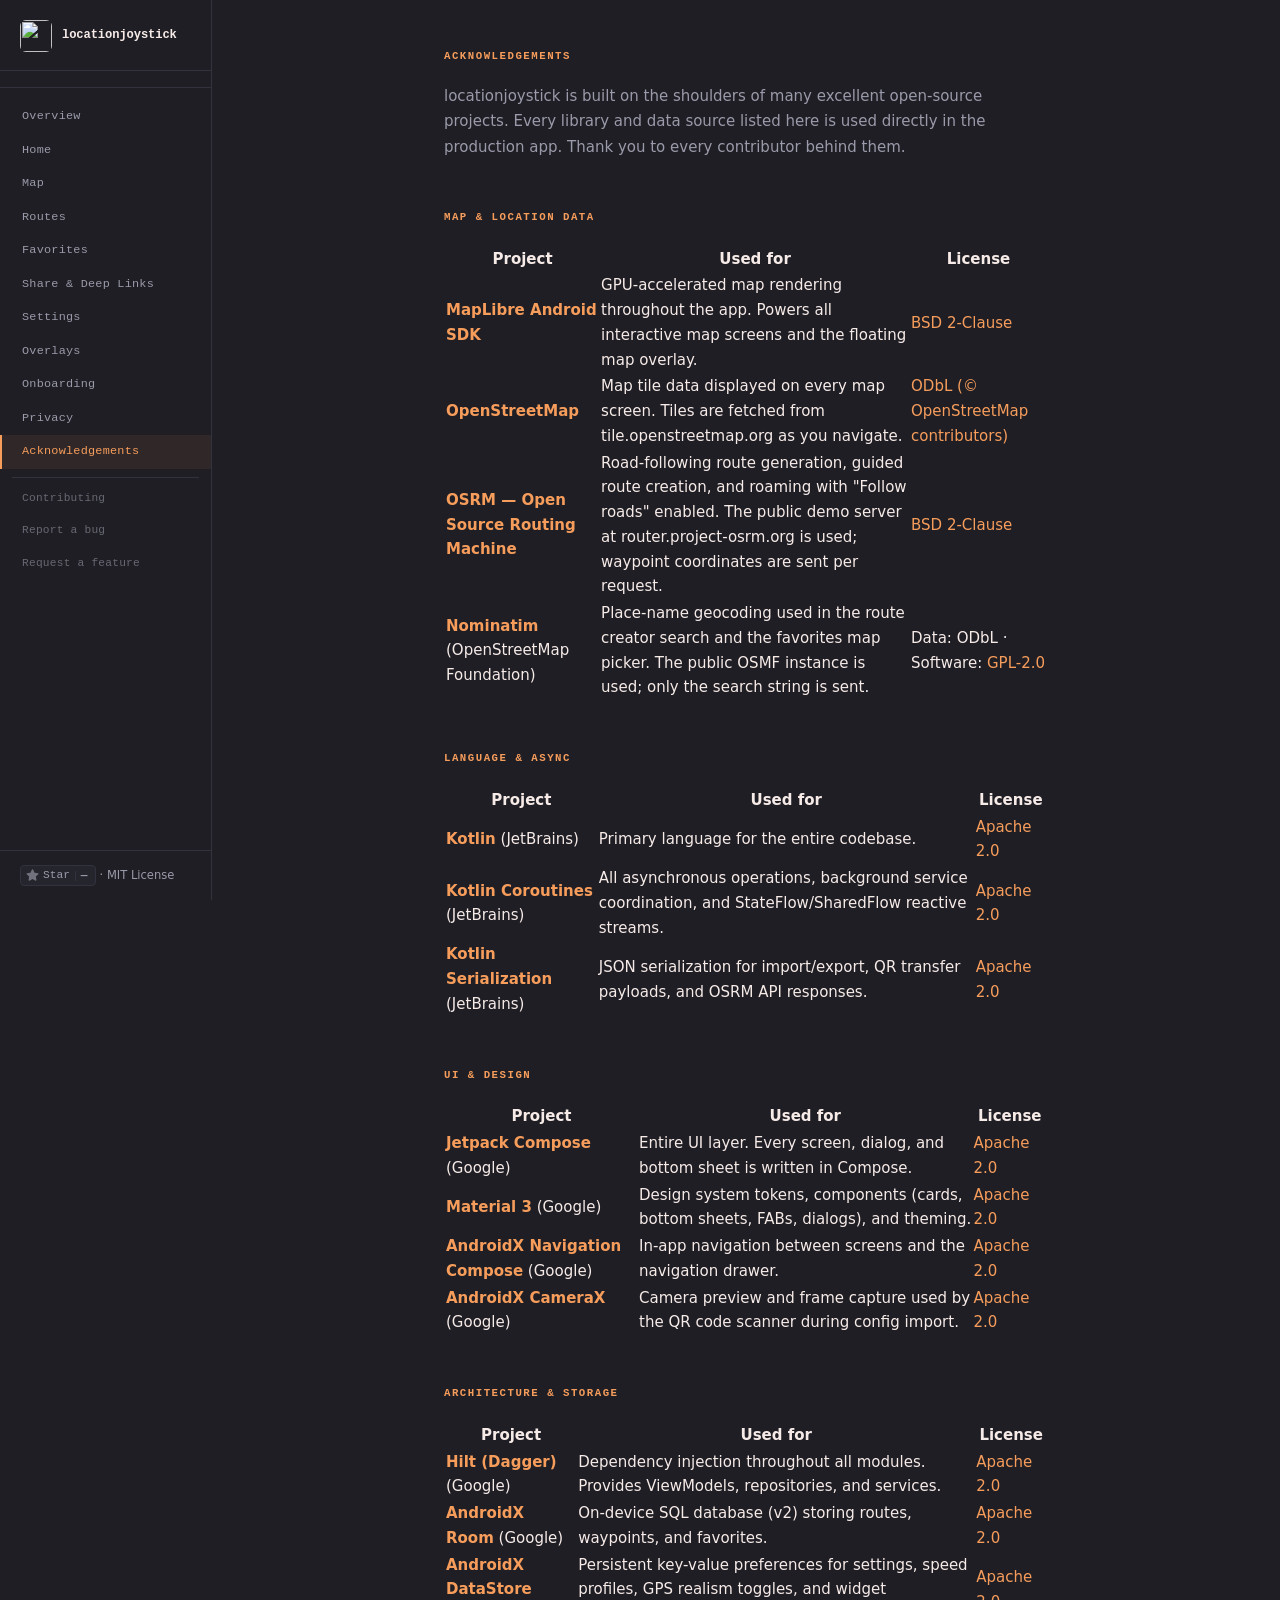
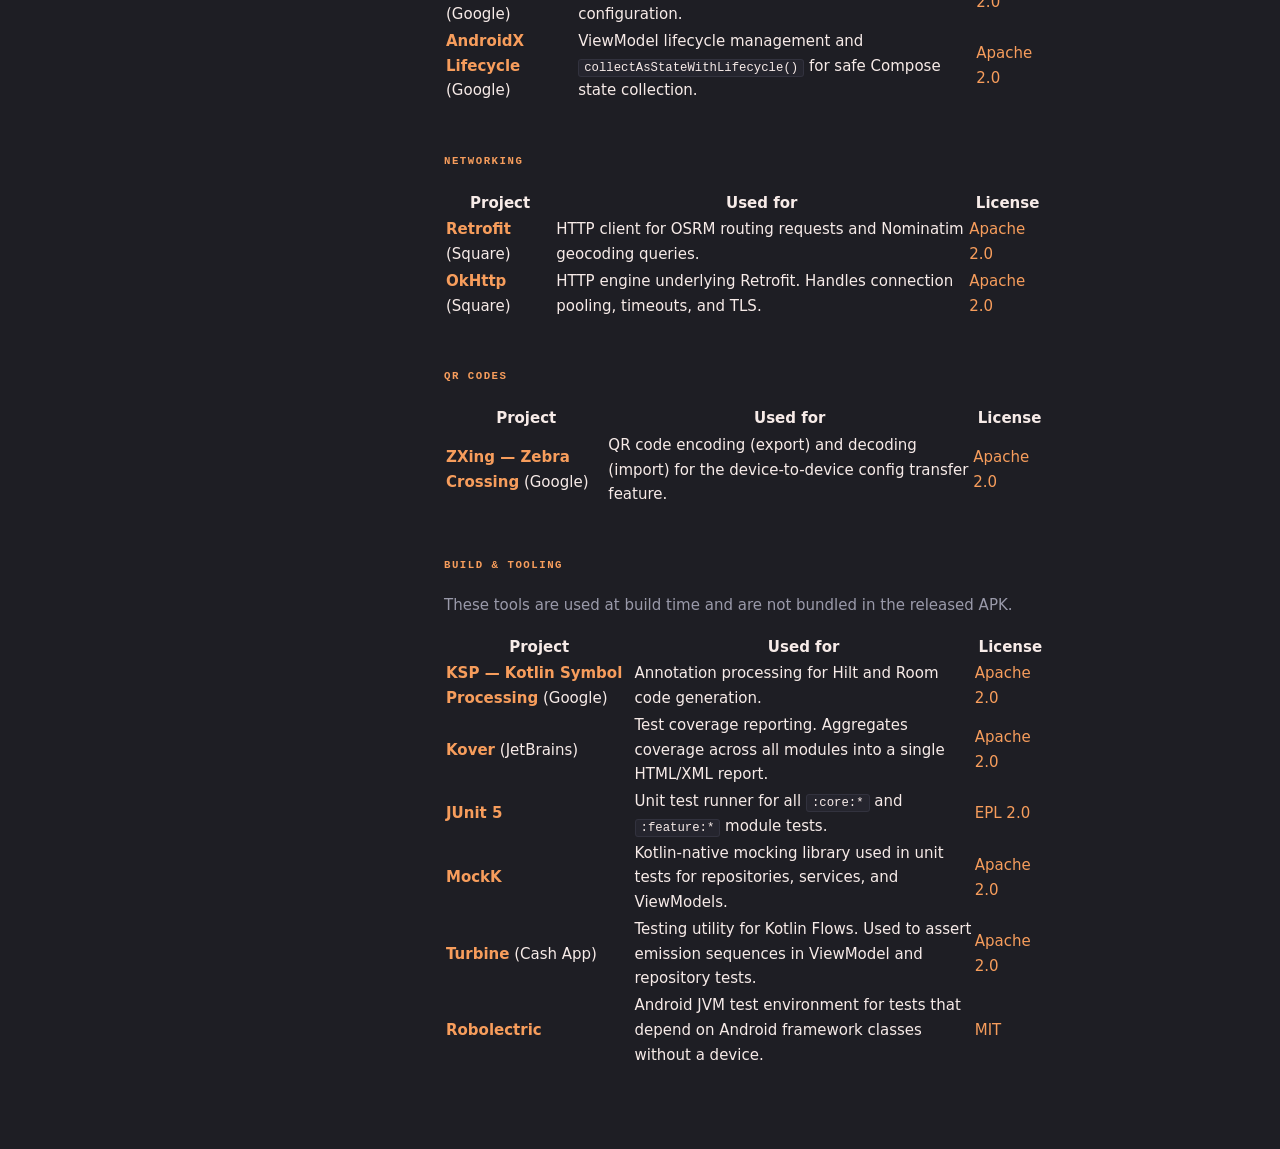
==== docs/wiki/acknowledgements.html @ 972dc370 "feat(wiki): add Algolia DocSearch v4 Integrates DocSearch into the sidebar of all 11 wiki pages. Sea" ====
<!DOCTYPE html>
<html lang="en">
<head>
  <meta charset="UTF-8">
  <meta name="viewport" content="width=device-width, initial-scale=1.0">
  <title>Acknowledgements — locationjoystick</title>
  <link rel="icon" href="icon.png" type="image/png">
  <link rel="stylesheet" href="style.css">
  <link rel="stylesheet" href="https://cdn.jsdelivr.net/npm/@docsearch/css@4">
</head>
<body>
<div class="layout">

  <aside class="sidebar">
    <a class="brand" href="index.html">
      <img src="icon.png" alt="" width="32" height="32">
      <span class="brand-name">locationjoystick</span>
    </a>
    <div id="docsearch"></div>
    <button class="nav-toggle-btn" aria-label="Toggle navigation" onclick="this.closest('.sidebar').querySelector('nav').classList.toggle('open')">
      <svg width="16" height="16" viewBox="0 0 16 16" fill="none"><path d="M2 4h12M2 8h12M2 12h12" stroke="currentColor" stroke-width="1.5" stroke-linecap="round"/></svg>
    </button>
    <nav>
      <a href="index.html">Overview</a>
      <a href="home.html">Home</a>
      <a href="map.html">Map</a>
      <a href="routes.html">Routes</a>
      <a href="favorites.html">Favorites</a>
      <a href="share.html">Share &amp; Deep Links</a>
      <a href="settings.html">Settings</a>
      <a href="overlays.html">Overlays</a>
      <a href="onboarding.html">Onboarding</a>
      <a href="privacy.html">Privacy</a>
      <a href="acknowledgements.html" class="active">Acknowledgements</a>
      <span class="nav-sep"></span>
      <a class="nav-ext" href="https://github.com/shortcuts/locationjoystick/blob/main/CONTRIBUTING.md" target="_blank" rel="noopener">Contributing</a>
      <a class="nav-ext" href="https://github.com/shortcuts/locationjoystick/issues/new?labels=bug" target="_blank" rel="noopener">Report a bug</a>
      <a class="nav-ext" href="https://github.com/shortcuts/locationjoystick/issues/new?labels=enhancement" target="_blank" rel="noopener">Request a feature</a>
    </nav>
    <div class="sidebar-foot">
      <a class="gh-star" href="https://github.com/shortcuts/locationjoystick" target="_blank" rel="noopener">
        <svg width="13" height="13" viewBox="0 0 16 16" fill="currentColor" aria-hidden="true"><path d="M8 .25a.75.75 0 0 1 .673.418l1.882 3.815 4.21.612a.75.75 0 0 1 .416 1.279l-3.046 2.97.719 4.192a.751.751 0 0 1-1.088.791L8 12.347l-3.766 1.98a.75.75 0 0 1-1.088-.79l.72-4.194L.872 6.374a.75.75 0 0 1 .416-1.28l4.21-.611L7.327.668A.75.75 0 0 1 8 .25Z"/></svg>
        Star
        <span class="gh-star-sep"></span>
        <span class="gh-star-count">—</span>
      </a><span class="sidebar-foot-lic">· MIT License</span>
    </div>
  </aside>

  <main>
    <h2>Acknowledgements</h2>
    <p>
      locationjoystick is built on the shoulders of many excellent open-source projects.
      Every library and data source listed here is used directly in the production app.
      Thank you to every contributor behind them.
    </p>

    <h2>Map &amp; location data</h2>
    <table class="option-table">
      <thead><tr><th>Project</th><th>Used for</th><th>License</th></tr></thead>
      <tbody>
        <tr>
          <td><strong><a href="https://maplibre.org/maplibre-gl-js/docs/" target="_blank" rel="noopener">MapLibre Android SDK</a></strong></td>
          <td>GPU-accelerated map rendering throughout the app. Powers all interactive map screens and the floating map overlay.</td>
          <td><a href="https://github.com/maplibre/maplibre-native/blob/main/LICENSE.md" target="_blank" rel="noopener">BSD 2-Clause</a></td>
        </tr>
        <tr>
          <td><strong><a href="https://www.openstreetmap.org" target="_blank" rel="noopener">OpenStreetMap</a></strong></td>
          <td>Map tile data displayed on every map screen. Tiles are fetched from tile.openstreetmap.org as you navigate.</td>
          <td><a href="https://opendatacommons.org/licenses/odbl/" target="_blank" rel="noopener">ODbL (© OpenStreetMap contributors)</a></td>
        </tr>
        <tr>
          <td><strong><a href="https://project-osrm.org" target="_blank" rel="noopener">OSRM — Open Source Routing Machine</a></strong></td>
          <td>Road-following route generation, guided route creation, and roaming with "Follow roads" enabled. The public demo server at router.project-osrm.org is used; waypoint coordinates are sent per request.</td>
          <td><a href="https://github.com/Project-OSRM/osrm-backend/blob/master/LICENSE" target="_blank" rel="noopener">BSD 2-Clause</a></td>
        </tr>
        <tr>
          <td><strong><a href="https://nominatim.openstreetmap.org" target="_blank" rel="noopener">Nominatim</a></strong> (OpenStreetMap Foundation)</td>
          <td>Place-name geocoding used in the route creator search and the favorites map picker. The public OSMF instance is used; only the search string is sent.</td>
          <td>Data: ODbL · Software: <a href="https://github.com/osm-search/Nominatim/blob/master/COPYING" target="_blank" rel="noopener">GPL-2.0</a></td>
        </tr>
      </tbody>
    </table>

    <h2>Language &amp; async</h2>
    <table class="option-table">
      <thead><tr><th>Project</th><th>Used for</th><th>License</th></tr></thead>
      <tbody>
        <tr>
          <td><strong><a href="https://kotlinlang.org" target="_blank" rel="noopener">Kotlin</a></strong> (JetBrains)</td>
          <td>Primary language for the entire codebase.</td>
          <td><a href="https://github.com/JetBrains/kotlin/blob/master/license/LICENSE.txt" target="_blank" rel="noopener">Apache 2.0</a></td>
        </tr>
        <tr>
          <td><strong><a href="https://github.com/Kotlin/kotlinx.coroutines" target="_blank" rel="noopener">Kotlin Coroutines</a></strong> (JetBrains)</td>
          <td>All asynchronous operations, background service coordination, and StateFlow/SharedFlow reactive streams.</td>
          <td><a href="https://github.com/Kotlin/kotlinx.coroutines/blob/master/LICENSE.txt" target="_blank" rel="noopener">Apache 2.0</a></td>
        </tr>
        <tr>
          <td><strong><a href="https://github.com/Kotlin/kotlinx.serialization" target="_blank" rel="noopener">Kotlin Serialization</a></strong> (JetBrains)</td>
          <td>JSON serialization for import/export, QR transfer payloads, and OSRM API responses.</td>
          <td><a href="https://github.com/Kotlin/kotlinx.serialization/blob/master/LICENSE.txt" target="_blank" rel="noopener">Apache 2.0</a></td>
        </tr>
      </tbody>
    </table>

    <h2>UI &amp; design</h2>
    <table class="option-table">
      <thead><tr><th>Project</th><th>Used for</th><th>License</th></tr></thead>
      <tbody>
        <tr>
          <td><strong><a href="https://developer.android.com/compose" target="_blank" rel="noopener">Jetpack Compose</a></strong> (Google)</td>
          <td>Entire UI layer. Every screen, dialog, and bottom sheet is written in Compose.</td>
          <td><a href="https://android.googlesource.com/platform/frameworks/support/+/refs/heads/androidx-main/LICENSE.txt" target="_blank" rel="noopener">Apache 2.0</a></td>
        </tr>
        <tr>
          <td><strong><a href="https://m3.material.io" target="_blank" rel="noopener">Material 3</a></strong> (Google)</td>
          <td>Design system tokens, components (cards, bottom sheets, FABs, dialogs), and theming.</td>
          <td><a href="https://github.com/material-components/material-components-android/blob/master/LICENSE" target="_blank" rel="noopener">Apache 2.0</a></td>
        </tr>
        <tr>
          <td><strong><a href="https://developer.android.com/jetpack/compose/navigation" target="_blank" rel="noopener">AndroidX Navigation Compose</a></strong> (Google)</td>
          <td>In-app navigation between screens and the navigation drawer.</td>
          <td><a href="https://android.googlesource.com/platform/frameworks/support/+/refs/heads/androidx-main/LICENSE.txt" target="_blank" rel="noopener">Apache 2.0</a></td>
        </tr>
        <tr>
          <td><strong><a href="https://developer.android.com/training/camerax" target="_blank" rel="noopener">AndroidX CameraX</a></strong> (Google)</td>
          <td>Camera preview and frame capture used by the QR code scanner during config import.</td>
          <td><a href="https://android.googlesource.com/platform/frameworks/support/+/refs/heads/androidx-main/LICENSE.txt" target="_blank" rel="noopener">Apache 2.0</a></td>
        </tr>
      </tbody>
    </table>

    <h2>Architecture &amp; storage</h2>
    <table class="option-table">
      <thead><tr><th>Project</th><th>Used for</th><th>License</th></tr></thead>
      <tbody>
        <tr>
          <td><strong><a href="https://dagger.dev/hilt/" target="_blank" rel="noopener">Hilt (Dagger)</a></strong> (Google)</td>
          <td>Dependency injection throughout all modules. Provides ViewModels, repositories, and services.</td>
          <td><a href="https://github.com/google/dagger/blob/master/LICENSE.txt" target="_blank" rel="noopener">Apache 2.0</a></td>
        </tr>
        <tr>
          <td><strong><a href="https://developer.android.com/training/data-storage/room" target="_blank" rel="noopener">AndroidX Room</a></strong> (Google)</td>
          <td>On-device SQL database (v2) storing routes, waypoints, and favorites.</td>
          <td><a href="https://android.googlesource.com/platform/frameworks/support/+/refs/heads/androidx-main/LICENSE.txt" target="_blank" rel="noopener">Apache 2.0</a></td>
        </tr>
        <tr>
          <td><strong><a href="https://developer.android.com/topic/libraries/architecture/datastore" target="_blank" rel="noopener">AndroidX DataStore</a></strong> (Google)</td>
          <td>Persistent key-value preferences for settings, speed profiles, GPS realism toggles, and widget configuration.</td>
          <td><a href="https://android.googlesource.com/platform/frameworks/support/+/refs/heads/androidx-main/LICENSE.txt" target="_blank" rel="noopener">Apache 2.0</a></td>
        </tr>
        <tr>
          <td><strong><a href="https://developer.android.com/topic/libraries/architecture/lifecycle" target="_blank" rel="noopener">AndroidX Lifecycle</a></strong> (Google)</td>
          <td>ViewModel lifecycle management and <code>collectAsStateWithLifecycle()</code> for safe Compose state collection.</td>
          <td><a href="https://android.googlesource.com/platform/frameworks/support/+/refs/heads/androidx-main/LICENSE.txt" target="_blank" rel="noopener">Apache 2.0</a></td>
        </tr>
      </tbody>
    </table>

    <h2>Networking</h2>
    <table class="option-table">
      <thead><tr><th>Project</th><th>Used for</th><th>License</th></tr></thead>
      <tbody>
        <tr>
          <td><strong><a href="https://square.github.io/retrofit/" target="_blank" rel="noopener">Retrofit</a></strong> (Square)</td>
          <td>HTTP client for OSRM routing requests and Nominatim geocoding queries.</td>
          <td><a href="https://github.com/square/retrofit/blob/trunk/LICENSE.txt" target="_blank" rel="noopener">Apache 2.0</a></td>
        </tr>
        <tr>
          <td><strong><a href="https://square.github.io/okhttp/" target="_blank" rel="noopener">OkHttp</a></strong> (Square)</td>
          <td>HTTP engine underlying Retrofit. Handles connection pooling, timeouts, and TLS.</td>
          <td><a href="https://github.com/square/okhttp/blob/master/LICENSE.txt" target="_blank" rel="noopener">Apache 2.0</a></td>
        </tr>
      </tbody>
    </table>

    <h2>QR codes</h2>
    <table class="option-table">
      <thead><tr><th>Project</th><th>Used for</th><th>License</th></tr></thead>
      <tbody>
        <tr>
          <td><strong><a href="https://github.com/zxing/zxing" target="_blank" rel="noopener">ZXing — Zebra Crossing</a></strong> (Google)</td>
          <td>QR code encoding (export) and decoding (import) for the device-to-device config transfer feature.</td>
          <td><a href="https://github.com/zxing/zxing/blob/master/LICENSE" target="_blank" rel="noopener">Apache 2.0</a></td>
        </tr>
      </tbody>
    </table>

    <h2>Build &amp; tooling</h2>
    <p>These tools are used at build time and are not bundled in the released APK.</p>
    <table class="option-table">
      <thead><tr><th>Project</th><th>Used for</th><th>License</th></tr></thead>
      <tbody>
        <tr>
          <td><strong><a href="https://github.com/google/ksp" target="_blank" rel="noopener">KSP — Kotlin Symbol Processing</a></strong> (Google)</td>
          <td>Annotation processing for Hilt and Room code generation.</td>
          <td><a href="https://github.com/google/ksp/blob/main/LICENSE" target="_blank" rel="noopener">Apache 2.0</a></td>
        </tr>
        <tr>
          <td><strong><a href="https://github.com/Kotlin/kotlinx-kover" target="_blank" rel="noopener">Kover</a></strong> (JetBrains)</td>
          <td>Test coverage reporting. Aggregates coverage across all modules into a single HTML/XML report.</td>
          <td><a href="https://github.com/Kotlin/kotlinx-kover/blob/main/LICENSE" target="_blank" rel="noopener">Apache 2.0</a></td>
        </tr>
        <tr>
          <td><strong><a href="https://junit.org/junit5/" target="_blank" rel="noopener">JUnit 5</a></strong></td>
          <td>Unit test runner for all <code>:core:*</code> and <code>:feature:*</code> module tests.</td>
          <td><a href="https://github.com/junit-team/junit5/blob/main/LICENSE.md" target="_blank" rel="noopener">EPL 2.0</a></td>
        </tr>
        <tr>
          <td><strong><a href="https://mockk.io" target="_blank" rel="noopener">MockK</a></strong></td>
          <td>Kotlin-native mocking library used in unit tests for repositories, services, and ViewModels.</td>
          <td><a href="https://github.com/mockk/mockk/blob/master/LICENSE" target="_blank" rel="noopener">Apache 2.0</a></td>
        </tr>
        <tr>
          <td><strong><a href="https://github.com/cashapp/turbine" target="_blank" rel="noopener">Turbine</a></strong> (Cash App)</td>
          <td>Testing utility for Kotlin Flows. Used to assert emission sequences in ViewModel and repository tests.</td>
          <td><a href="https://github.com/cashapp/turbine/blob/trunk/LICENSE.txt" target="_blank" rel="noopener">Apache 2.0</a></td>
        </tr>
        <tr>
          <td><strong><a href="https://robolectric.org" target="_blank" rel="noopener">Robolectric</a></strong></td>
          <td>Android JVM test environment for tests that depend on Android framework classes without a device.</td>
          <td><a href="https://github.com/robolectric/robolectric/blob/master/LICENSE" target="_blank" rel="noopener">MIT</a></td>
        </tr>
      </tbody>
    </table>

  </main>

</div>
<script>
fetch('https://api.github.com/repos/shortcuts/locationjoystick')
  .then(function(r){return r.json()})
  .then(function(d){
    var n=d.stargazers_count,t=n>=1000?(n/1000).toFixed(1)+'k':String(n);
    document.querySelectorAll('.gh-star-count').forEach(function(el){el.textContent=t});
  })
  .catch(function(){});
</script>
<script src="https://cdn.jsdelivr.net/npm/@docsearch/js@4"></script>
<script>
docsearch({
  appId: 'qpbq67wnig',
  apiKey: '2f78aa72d06b6402b38d1e345021bddc',
  indexName: 'locationjoystick',
  container: '#docsearch',
});
</script>
</body>
</html>
---- docs/wiki/style.css ----
:root {
  --bg:       #1e1e24;
  --surface:  #25252e;
  --border:   #32323e;
  --text:     #f7ebe8;
  --muted:    #9a9aaa;
  --accent:   #f79d5c;
  --accent-bg:rgba(247,157,92,0.08);
  --mono: ui-monospace,'Cascadia Code','SF Mono',Menlo,'Courier New',monospace;
  --sans: ui-sans-serif,system-ui,-apple-system,'Segoe UI',Helvetica,sans-serif;
  --nav-w: 212px;
  --r: 8px;
}

*,*::before,*::after{box-sizing:border-box;margin:0;padding:0}
html{scroll-behavior:smooth}

::selection{background:var(--accent);color:var(--bg)}

body{
  font-family:var(--sans);
  font-size:15px;
  line-height:1.65;
  color:var(--text);
  background:var(--bg);
}

/* ── Layout ── */
.layout{
  display:grid;
  grid-template-columns:var(--nav-w) 1fr;
  min-height:100vh;
}

/* ── Sidebar ── */
.sidebar{
  position:sticky;
  top:0;
  height:100vh;
  overflow-y:auto;
  border-right:1px solid var(--border);
  display:flex;
  flex-direction:column;
}

.brand{
  display:flex;
  align-items:center;
  gap:10px;
  padding:20px 20px 18px;
  border-bottom:1px solid var(--border);
  text-decoration:none;
  color:var(--text);
  flex-shrink:0;
}

.brand img{border-radius:6px;flex-shrink:0}

.brand-name{
  font-family:var(--mono);
  font-size:0.76rem;
  font-weight:600;
  color:var(--text);
  line-height:1.3;
  letter-spacing:-0.01em;
}

nav{
  flex:1;
  display:flex;
  flex-direction:column;
  padding:12px 0;
}

nav a{
  font-family:var(--mono);
  font-size:0.74rem;
  color:var(--muted);
  text-decoration:none;
  padding:7px 20px;
  border-left:2px solid transparent;
  transition:color 0.1s,background 0.1s,border-color 0.1s;
  letter-spacing:0.02em;
}

nav a:hover{color:var(--text);background:var(--accent-bg)}

nav a.active{
  color:var(--accent);
  border-left-color:var(--accent);
  background:var(--accent-bg);
  font-weight:500;
}

.sidebar-foot{
  padding:14px 20px;
  border-top:1px solid var(--border);
  font-size:0.72rem;
  color:var(--muted);
  flex-shrink:0;
}

.sidebar-foot a{color:var(--muted);text-decoration:none}
.sidebar-foot a:hover{color:var(--accent)}

/* ── Main ── */
main{
  max-width:700px;
  width:100%;
  margin:0 auto;
  padding:48px 48px 80px;
}

/* ── Type ── */
.page-title{
  font-size:1.45rem;
  font-weight:700;
  letter-spacing:-0.03em;
  color:var(--text);
  margin-bottom:14px;
  line-height:1.2;
}

h2{
  font-family:var(--mono);
  font-size:0.67rem;
  font-weight:600;
  text-transform:uppercase;
  letter-spacing:0.14em;
  color:var(--accent);
  margin:48px 0 18px;
}

h2:first-child{margin-top:0}

h3{
  font-size:0.88rem;
  font-weight:600;
  color:var(--text);
  margin:22px 0 8px;
}

h3:first-child{margin-top:0}

p{
  color:var(--muted);
  line-height:1.72;
  margin-bottom:14px;
}

p:last-child{margin-bottom:0}

a{color:var(--accent);text-decoration:none}
a:hover{text-decoration:underline}

ul,ol{padding-left:18px;color:var(--muted)}
li{margin-bottom:6px;line-height:1.65}

strong{color:var(--text);font-weight:600}

code{
  font-family:var(--mono);
  font-size:0.82em;
  background:var(--surface);
  border:1px solid var(--border);
  padding:1px 5px;
  border-radius:3px;
  color:var(--text);
}

/* ── Feature sections ── */
.feature-section{
  display:flex;
  gap:28px;
  align-items:flex-start;
  margin:20px 0 48px;
  padding:20px;
  background:var(--surface);
  border:1px solid var(--border);
  border-radius:var(--r);
}

.phone-shot{
  flex-shrink:0;
  width:180px;
  border-radius:14px;
  box-shadow:0 8px 28px rgba(0,0,0,0.5);
  display:block;
}

.section-bullets{
  flex:1;
  list-style:none;
  padding:0;
  margin-top:2px;
}

.section-bullets li{
  position:relative;
  padding-left:16px;
  margin-bottom:10px;
  font-size:0.875rem;
  color:var(--muted);
  line-height:1.62;
}

.section-bullets li::before{
  content:'—';
  position:absolute;
  left:0;
  color:var(--border);
  font-family:var(--mono);
  font-size:0.8rem;
}

/* ── Card grid (index) ── */
.card-grid{
  display:grid;
  grid-template-columns:repeat(auto-fill,minmax(160px,1fr));
  gap:10px;
  margin:20px 0;
}

.card{
  background:var(--surface);
  border:1px solid var(--border);
  border-radius:var(--r);
  padding:14px 16px;
  text-decoration:none;
  color:inherit;
  display:block;
  transition:border-color 0.12s,background 0.12s;
}

.card:hover{
  border-color:var(--accent);
  background:var(--accent-bg);
  text-decoration:none;
}

.card h3{
  font-family:var(--mono);
  font-size:0.74rem;
  font-weight:600;
  color:var(--text);
  margin:0 0 6px;
  letter-spacing:0.02em;
}

.card p{
  font-size:0.8rem;
  color:var(--muted);
  margin:0;
  line-height:1.5;
}

/* ── Quick start ── */
ol.quickstart{
  padding-left:20px;
}

ol.quickstart li{
  color:var(--muted);
  margin-bottom:10px;
  line-height:1.68;
  font-size:0.9rem;
}

/* ── Troubleshooting list ── */
ul.trouble{padding-left:18px}
ul.trouble li{
  color:var(--muted);
  margin-bottom:12px;
  line-height:1.65;
  font-size:0.9rem;
}

/* ── Step list (onboarding) ── */
.step-list{list-style:none;padding:0;counter-reset:steps}
.step-list li{
  display:flex;
  gap:16px;
  align-items:flex-start;
  margin-bottom:24px;
  counter-increment:steps;
}
.step-list li::before{
  content:counter(steps);
  font-family:var(--mono);
  font-size:0.72rem;
  font-weight:700;
  color:var(--bg);
  background:var(--accent);
  width:22px;
  height:22px;
  border-radius:50%;
  display:flex;
  align-items:center;
  justify-content:center;
  flex-shrink:0;
  margin-top:2px;
}
.step-list li>div>strong{
  display:block;
  font-size:0.9rem;
  font-weight:600;
  color:var(--text);
  margin-bottom:4px;
}
.step-list li>div>p{
  font-size:0.875rem;
  margin:0;
}

/* ── Divider ── */
.divider{
  border:none;
  border-top:1px solid var(--border);
  margin:40px 0;
}

/* ── GitHub star button ── */
.gh-star{
  display:inline-flex;
  align-items:center;
  gap:4px;
  padding:3px 7px 3px 5px;
  border:1px solid var(--border);
  border-radius:4px;
  background:var(--surface);
  color:var(--muted);
  text-decoration:none;
  font-family:var(--mono);
  font-size:0.70rem;
  line-height:1;
  transition:border-color 0.12s,color 0.12s,background 0.12s;
  white-space:nowrap;
  vertical-align:middle;
}
.gh-star:hover{
  border-color:var(--accent);
  color:var(--accent);
  background:var(--accent-bg);
  text-decoration:none;
}
.gh-star svg{flex-shrink:0;opacity:0.65;transition:opacity 0.12s}
.gh-star:hover svg{opacity:1}
.gh-star-sep{
  display:inline-block;
  width:1px;
  height:10px;
  background:var(--border);
  margin:0 1px;
}
.gh-star-count{font-weight:600}
.sidebar-foot-lic{margin-left:4px}

/* ── Nav extras ── */
.nav-sep{
  display:block;
  height:1px;
  background:var(--border);
  margin:8px 12px 4px;
}

nav a.nav-ext{
  font-size:0.70rem;
  opacity:0.6;
}

.nav-toggle-btn{display:none}

/* ── Responsive ── */
@media(max-width:680px){
  .layout{grid-template-columns:1fr}

  .sidebar{
    position:relative;
    height:auto;
    border-right:none;
    border-bottom:1px solid var(--border);
  }

  .brand{padding:14px 52px 12px 16px}

  .nav-toggle-btn{
    display:flex;
    align-items:center;
    justify-content:center;
    position:absolute;
    right:14px;
    top:12px;
    width:36px;
    height:36px;
    background:none;
    border:1px solid var(--border);
    border-radius:6px;
    cursor:pointer;
    color:var(--muted);
    transition:color 0.1s,border-color 0.1s;
  }

  .nav-toggle-btn:hover{color:var(--text);border-color:var(--accent)}

  nav{
    display:none;
    flex-direction:column;
    padding:8px 0 4px;
    border-top:1px solid var(--border);
  }

  nav.open{display:flex}

  nav a{
    padding:9px 20px;
    border-left:2px solid transparent;
    border-bottom:none;
    font-size:0.74rem;
  }

  nav a.active{
    border-left-color:var(--accent);
  }

  .sidebar-foot{display:none}

  main{padding:28px 20px 56px}

  .feature-section{flex-direction:column;gap:18px}
  .phone-shot{width:100%;max-width:220px}

  .card-grid{grid-template-columns:repeat(auto-fill,minmax(140px,1fr))}

  #docsearch{padding:6px 10px;border-bottom:1px solid var(--border)}
  .DocSearch-Button{height:32px}
}

/* ── DocSearch theme ── */
:root{
  --docsearch-primary-color:var(--accent);
  --docsearch-text-color:var(--text);
  --docsearch-highlight-color:var(--accent);
  --docsearch-muted-color:var(--muted);
  --docsearch-container-background:rgba(14,14,18,0.85);
  --docsearch-modal-background:var(--surface);
  --docsearch-modal-shadow:0 8px 32px rgba(0,0,0,0.6);
  --docsearch-searchbox-background:var(--bg);
  --docsearch-searchbox-focus-background:var(--bg);
  --docsearch-searchbox-shadow:inset 0 0 0 1px var(--accent);
  --docsearch-hit-color:var(--text);
  --docsearch-hit-active-color:#fff;
  --docsearch-hit-background:var(--bg);
  --docsearch-hit-shadow:none;
  --docsearch-key-gradient:none;
  --docsearch-key-shadow:none;
  --docsearch-footer-background:var(--surface);
  --docsearch-footer-shadow:0 -1px 0 0 var(--border);
  --docsearch-logo-color:var(--muted);
}

#docsearch{
  padding:8px 12px;
  border-bottom:1px solid var(--border);
}

.DocSearch-Button{
  width:100% !important;
  margin:0 !important;
  padding:0 10px !important;
  border-radius:var(--r) !important;
  background:var(--surface) !important;
  border:1px solid var(--border) !important;
  color:var(--muted) !important;
  height:30px !important;
  box-shadow:none !important;
}

.DocSearch-Button:hover{
  background:var(--accent-bg) !important;
  border-color:var(--accent) !important;
  box-shadow:none !important;
  color:var(--text) !important;
}

.DocSearch-Button .DocSearch-Search-Icon{
  color:var(--muted) !important;
  width:13px !important;
  height:13px !important;
  flex-shrink:0;
}

.DocSearch-Button-Placeholder{
  font-family:var(--mono) !important;
  font-size:0.72rem !important;
  color:var(--muted) !important;
  padding:0 6px !important;
}

.DocSearch-Button-Keys{
  display:flex;
  gap:2px;
}

.DocSearch-Button-Key{
  background:var(--bg) !important;
  border:1px solid var(--border) !important;
  border-radius:3px !important;
  color:var(--muted) !important;
  font-family:var(--mono) !important;
  font-size:0.60rem !important;
  height:16px !important;
  min-width:16px !important;
  padding:0 3px !important;
  box-shadow:none !important;
  top:0 !important;
}
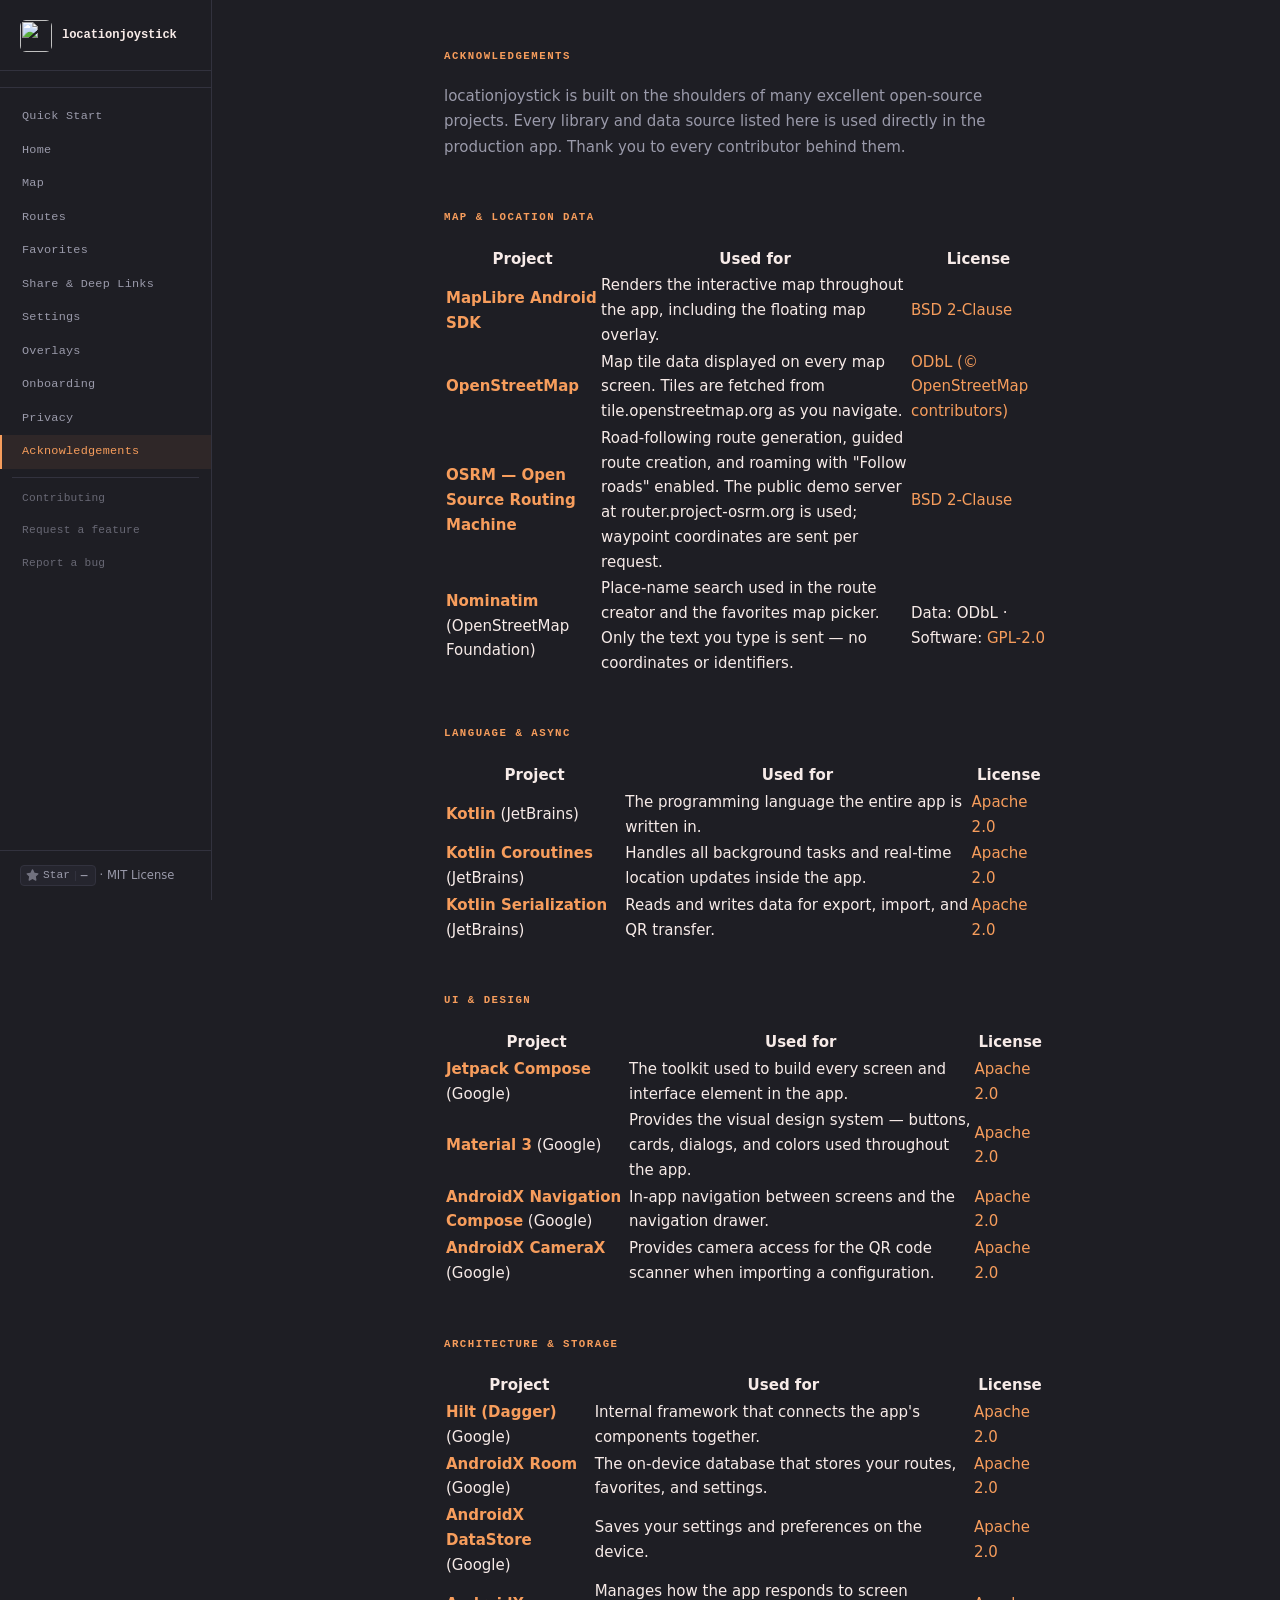
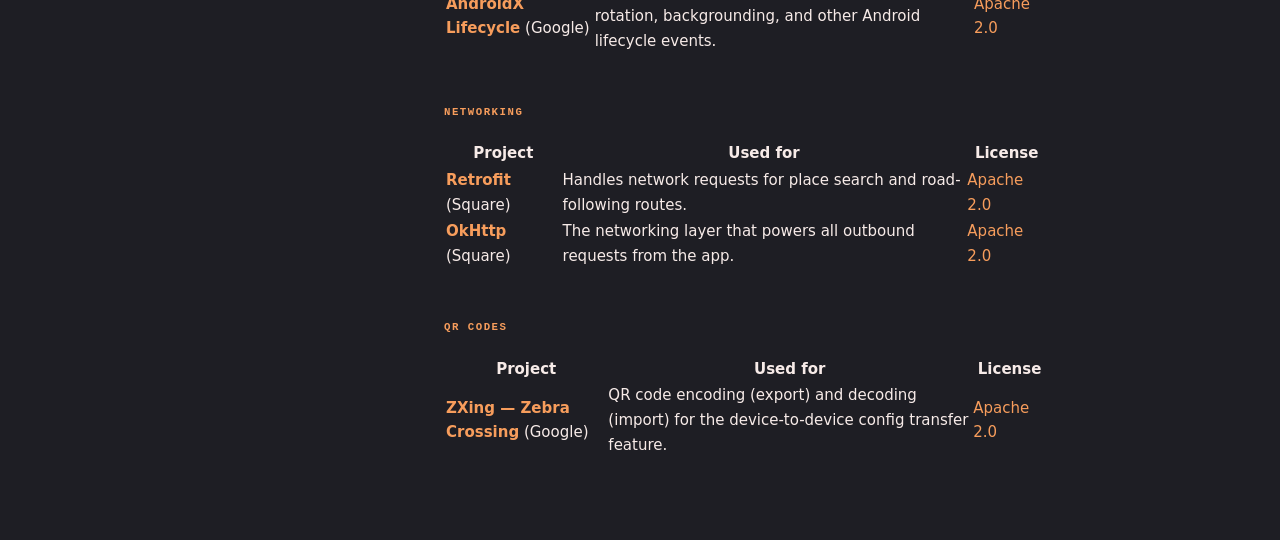
==== commit e0c0d9ec: "docs(wiki): audit and rewrite user-facing content for plain English Remove all technical terms, code" ====
--- a/docs/wiki/acknowledgements.html
+++ b/docs/wiki/acknowledgements.html
@@ -10,42 +10,6 @@
 </head>
 <body>
 <div class="layout">
-
-  <aside class="sidebar">
-    <a class="brand" href="index.html">
-      <img src="icon.png" alt="" width="32" height="32">
-      <span class="brand-name">locationjoystick</span>
-    </a>
-    <div id="docsearch"></div>
-    <button class="nav-toggle-btn" aria-label="Toggle navigation" onclick="this.closest('.sidebar').querySelector('nav').classList.toggle('open')">
-      <svg width="16" height="16" viewBox="0 0 16 16" fill="none"><path d="M2 4h12M2 8h12M2 12h12" stroke="currentColor" stroke-width="1.5" stroke-linecap="round"/></svg>
-    </button>
-    <nav>
-      <a href="index.html">Overview</a>
-      <a href="home.html">Home</a>
-      <a href="map.html">Map</a>
-      <a href="routes.html">Routes</a>
-      <a href="favorites.html">Favorites</a>
-      <a href="share.html">Share &amp; Deep Links</a>
-      <a href="settings.html">Settings</a>
-      <a href="overlays.html">Overlays</a>
-      <a href="onboarding.html">Onboarding</a>
-      <a href="privacy.html">Privacy</a>
-      <a href="acknowledgements.html" class="active">Acknowledgements</a>
-      <span class="nav-sep"></span>
-      <a class="nav-ext" href="https://github.com/shortcuts/locationjoystick/blob/main/CONTRIBUTING.md" target="_blank" rel="noopener">Contributing</a>
-      <a class="nav-ext" href="https://github.com/shortcuts/locationjoystick/issues/new?labels=bug" target="_blank" rel="noopener">Report a bug</a>
-      <a class="nav-ext" href="https://github.com/shortcuts/locationjoystick/issues/new?labels=enhancement" target="_blank" rel="noopener">Request a feature</a>
-    </nav>
-    <div class="sidebar-foot">
-      <a class="gh-star" href="https://github.com/shortcuts/locationjoystick" target="_blank" rel="noopener">
-        <svg width="13" height="13" viewBox="0 0 16 16" fill="currentColor" aria-hidden="true"><path d="M8 .25a.75.75 0 0 1 .673.418l1.882 3.815 4.21.612a.75.75 0 0 1 .416 1.279l-3.046 2.97.719 4.192a.751.751 0 0 1-1.088.791L8 12.347l-3.766 1.98a.75.75 0 0 1-1.088-.79l.72-4.194L.872 6.374a.75.75 0 0 1 .416-1.28l4.21-.611L7.327.668A.75.75 0 0 1 8 .25Z"/></svg>
-        Star
-        <span class="gh-star-sep"></span>
-        <span class="gh-star-count">—</span>
-      </a><span class="sidebar-foot-lic">· MIT License</span>
-    </div>
-  </aside>
 
   <main>
     <h2>Acknowledgements</h2>
@@ -61,7 +25,7 @@
       <tbody>
         <tr>
           <td><strong><a href="https://maplibre.org/maplibre-gl-js/docs/" target="_blank" rel="noopener">MapLibre Android SDK</a></strong></td>
-          <td>GPU-accelerated map rendering throughout the app. Powers all interactive map screens and the floating map overlay.</td>
+          <td>Renders the interactive map throughout the app, including the floating map overlay.</td>
           <td><a href="https://github.com/maplibre/maplibre-native/blob/main/LICENSE.md" target="_blank" rel="noopener">BSD 2-Clause</a></td>
         </tr>
         <tr>
@@ -76,7 +40,7 @@
         </tr>
         <tr>
           <td><strong><a href="https://nominatim.openstreetmap.org" target="_blank" rel="noopener">Nominatim</a></strong> (OpenStreetMap Foundation)</td>
-          <td>Place-name geocoding used in the route creator search and the favorites map picker. The public OSMF instance is used; only the search string is sent.</td>
+          <td>Place-name search used in the route creator and the favorites map picker. Only the text you type is sent — no coordinates or identifiers.</td>
           <td>Data: ODbL · Software: <a href="https://github.com/osm-search/Nominatim/blob/master/COPYING" target="_blank" rel="noopener">GPL-2.0</a></td>
         </tr>
       </tbody>
@@ -88,17 +52,17 @@
       <tbody>
         <tr>
           <td><strong><a href="https://kotlinlang.org" target="_blank" rel="noopener">Kotlin</a></strong> (JetBrains)</td>
-          <td>Primary language for the entire codebase.</td>
+          <td>The programming language the entire app is written in.</td>
           <td><a href="https://github.com/JetBrains/kotlin/blob/master/license/LICENSE.txt" target="_blank" rel="noopener">Apache 2.0</a></td>
         </tr>
         <tr>
           <td><strong><a href="https://github.com/Kotlin/kotlinx.coroutines" target="_blank" rel="noopener">Kotlin Coroutines</a></strong> (JetBrains)</td>
-          <td>All asynchronous operations, background service coordination, and StateFlow/SharedFlow reactive streams.</td>
+          <td>Handles all background tasks and real-time location updates inside the app.</td>
           <td><a href="https://github.com/Kotlin/kotlinx.coroutines/blob/master/LICENSE.txt" target="_blank" rel="noopener">Apache 2.0</a></td>
         </tr>
         <tr>
           <td><strong><a href="https://github.com/Kotlin/kotlinx.serialization" target="_blank" rel="noopener">Kotlin Serialization</a></strong> (JetBrains)</td>
-          <td>JSON serialization for import/export, QR transfer payloads, and OSRM API responses.</td>
+          <td>Reads and writes data for export, import, and QR transfer.</td>
           <td><a href="https://github.com/Kotlin/kotlinx.serialization/blob/master/LICENSE.txt" target="_blank" rel="noopener">Apache 2.0</a></td>
         </tr>
       </tbody>
@@ -110,12 +74,12 @@
       <tbody>
         <tr>
           <td><strong><a href="https://developer.android.com/compose" target="_blank" rel="noopener">Jetpack Compose</a></strong> (Google)</td>
-          <td>Entire UI layer. Every screen, dialog, and bottom sheet is written in Compose.</td>
+          <td>The toolkit used to build every screen and interface element in the app.</td>
           <td><a href="https://android.googlesource.com/platform/frameworks/support/+/refs/heads/androidx-main/LICENSE.txt" target="_blank" rel="noopener">Apache 2.0</a></td>
         </tr>
         <tr>
           <td><strong><a href="https://m3.material.io" target="_blank" rel="noopener">Material 3</a></strong> (Google)</td>
-          <td>Design system tokens, components (cards, bottom sheets, FABs, dialogs), and theming.</td>
+          <td>Provides the visual design system — buttons, cards, dialogs, and colors used throughout the app.</td>
           <td><a href="https://github.com/material-components/material-components-android/blob/master/LICENSE" target="_blank" rel="noopener">Apache 2.0</a></td>
         </tr>
         <tr>
@@ -125,7 +89,7 @@
         </tr>
         <tr>
           <td><strong><a href="https://developer.android.com/training/camerax" target="_blank" rel="noopener">AndroidX CameraX</a></strong> (Google)</td>
-          <td>Camera preview and frame capture used by the QR code scanner during config import.</td>
+          <td>Provides camera access for the QR code scanner when importing a configuration.</td>
           <td><a href="https://android.googlesource.com/platform/frameworks/support/+/refs/heads/androidx-main/LICENSE.txt" target="_blank" rel="noopener">Apache 2.0</a></td>
         </tr>
       </tbody>
@@ -137,22 +101,22 @@
       <tbody>
         <tr>
           <td><strong><a href="https://dagger.dev/hilt/" target="_blank" rel="noopener">Hilt (Dagger)</a></strong> (Google)</td>
-          <td>Dependency injection throughout all modules. Provides ViewModels, repositories, and services.</td>
+          <td>Internal framework that connects the app's components together.</td>
           <td><a href="https://github.com/google/dagger/blob/master/LICENSE.txt" target="_blank" rel="noopener">Apache 2.0</a></td>
         </tr>
         <tr>
           <td><strong><a href="https://developer.android.com/training/data-storage/room" target="_blank" rel="noopener">AndroidX Room</a></strong> (Google)</td>
-          <td>On-device SQL database (v2) storing routes, waypoints, and favorites.</td>
+          <td>The on-device database that stores your routes, favorites, and settings.</td>
           <td><a href="https://android.googlesource.com/platform/frameworks/support/+/refs/heads/androidx-main/LICENSE.txt" target="_blank" rel="noopener">Apache 2.0</a></td>
         </tr>
         <tr>
           <td><strong><a href="https://developer.android.com/topic/libraries/architecture/datastore" target="_blank" rel="noopener">AndroidX DataStore</a></strong> (Google)</td>
-          <td>Persistent key-value preferences for settings, speed profiles, GPS realism toggles, and widget configuration.</td>
+          <td>Saves your settings and preferences on the device.</td>
           <td><a href="https://android.googlesource.com/platform/frameworks/support/+/refs/heads/androidx-main/LICENSE.txt" target="_blank" rel="noopener">Apache 2.0</a></td>
         </tr>
         <tr>
           <td><strong><a href="https://developer.android.com/topic/libraries/architecture/lifecycle" target="_blank" rel="noopener">AndroidX Lifecycle</a></strong> (Google)</td>
-          <td>ViewModel lifecycle management and <code>collectAsStateWithLifecycle()</code> for safe Compose state collection.</td>
+          <td>Manages how the app responds to screen rotation, backgrounding, and other Android lifecycle events.</td>
           <td><a href="https://android.googlesource.com/platform/frameworks/support/+/refs/heads/androidx-main/LICENSE.txt" target="_blank" rel="noopener">Apache 2.0</a></td>
         </tr>
       </tbody>
@@ -164,12 +128,12 @@
       <tbody>
         <tr>
           <td><strong><a href="https://square.github.io/retrofit/" target="_blank" rel="noopener">Retrofit</a></strong> (Square)</td>
-          <td>HTTP client for OSRM routing requests and Nominatim geocoding queries.</td>
+          <td>Handles network requests for place search and road-following routes.</td>
           <td><a href="https://github.com/square/retrofit/blob/trunk/LICENSE.txt" target="_blank" rel="noopener">Apache 2.0</a></td>
         </tr>
         <tr>
           <td><strong><a href="https://square.github.io/okhttp/" target="_blank" rel="noopener">OkHttp</a></strong> (Square)</td>
-          <td>HTTP engine underlying Retrofit. Handles connection pooling, timeouts, and TLS.</td>
+          <td>The networking layer that powers all outbound requests from the app.</td>
           <td><a href="https://github.com/square/okhttp/blob/master/LICENSE.txt" target="_blank" rel="noopener">Apache 2.0</a></td>
         </tr>
       </tbody>
@@ -187,64 +151,10 @@
       </tbody>
     </table>
 
-    <h2>Build &amp; tooling</h2>
-    <p>These tools are used at build time and are not bundled in the released APK.</p>
-    <table class="option-table">
-      <thead><tr><th>Project</th><th>Used for</th><th>License</th></tr></thead>
-      <tbody>
-        <tr>
-          <td><strong><a href="https://github.com/google/ksp" target="_blank" rel="noopener">KSP — Kotlin Symbol Processing</a></strong> (Google)</td>
-          <td>Annotation processing for Hilt and Room code generation.</td>
-          <td><a href="https://github.com/google/ksp/blob/main/LICENSE" target="_blank" rel="noopener">Apache 2.0</a></td>
-        </tr>
-        <tr>
-          <td><strong><a href="https://github.com/Kotlin/kotlinx-kover" target="_blank" rel="noopener">Kover</a></strong> (JetBrains)</td>
-          <td>Test coverage reporting. Aggregates coverage across all modules into a single HTML/XML report.</td>
-          <td><a href="https://github.com/Kotlin/kotlinx-kover/blob/main/LICENSE" target="_blank" rel="noopener">Apache 2.0</a></td>
-        </tr>
-        <tr>
-          <td><strong><a href="https://junit.org/junit5/" target="_blank" rel="noopener">JUnit 5</a></strong></td>
-          <td>Unit test runner for all <code>:core:*</code> and <code>:feature:*</code> module tests.</td>
-          <td><a href="https://github.com/junit-team/junit5/blob/main/LICENSE.md" target="_blank" rel="noopener">EPL 2.0</a></td>
-        </tr>
-        <tr>
-          <td><strong><a href="https://mockk.io" target="_blank" rel="noopener">MockK</a></strong></td>
-          <td>Kotlin-native mocking library used in unit tests for repositories, services, and ViewModels.</td>
-          <td><a href="https://github.com/mockk/mockk/blob/master/LICENSE" target="_blank" rel="noopener">Apache 2.0</a></td>
-        </tr>
-        <tr>
-          <td><strong><a href="https://github.com/cashapp/turbine" target="_blank" rel="noopener">Turbine</a></strong> (Cash App)</td>
-          <td>Testing utility for Kotlin Flows. Used to assert emission sequences in ViewModel and repository tests.</td>
-          <td><a href="https://github.com/cashapp/turbine/blob/trunk/LICENSE.txt" target="_blank" rel="noopener">Apache 2.0</a></td>
-        </tr>
-        <tr>
-          <td><strong><a href="https://robolectric.org" target="_blank" rel="noopener">Robolectric</a></strong></td>
-          <td>Android JVM test environment for tests that depend on Android framework classes without a device.</td>
-          <td><a href="https://github.com/robolectric/robolectric/blob/master/LICENSE" target="_blank" rel="noopener">MIT</a></td>
-        </tr>
-      </tbody>
-    </table>
 
   </main>
 
 </div>
-<script>
-fetch('https://api.github.com/repos/shortcuts/locationjoystick')
-  .then(function(r){return r.json()})
-  .then(function(d){
-    var n=d.stargazers_count,t=n>=1000?(n/1000).toFixed(1)+'k':String(n);
-    document.querySelectorAll('.gh-star-count').forEach(function(el){el.textContent=t});
-  })
-  .catch(function(){});
-</script>
-<script src="https://cdn.jsdelivr.net/npm/@docsearch/js@4"></script>
-<script>
-docsearch({
-  appId: 'qpbq67wnig',
-  apiKey: '2f78aa72d06b6402b38d1e345021bddc',
-  indexName: 'locationjoystick',
-  container: '#docsearch',
-});
-</script>
+<script src="wiki-init.js"></script>
 </body>
 </html>
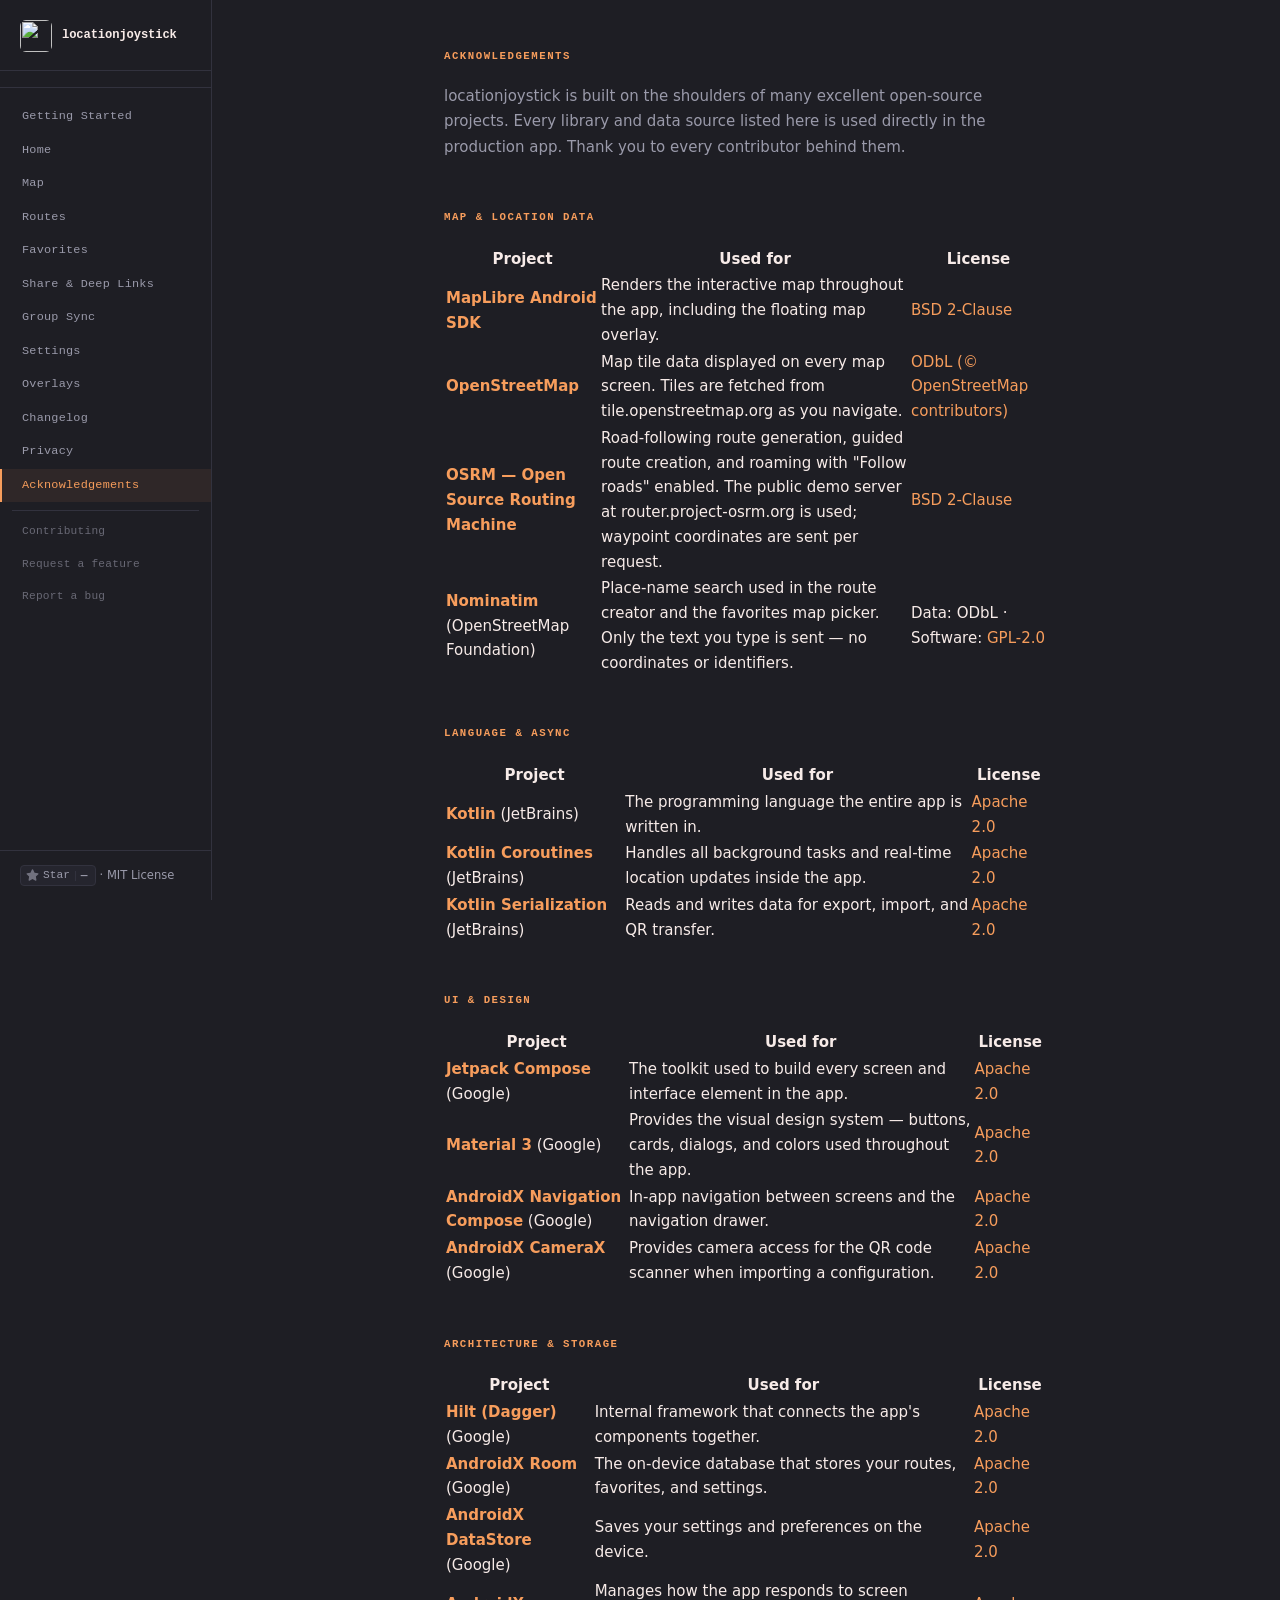
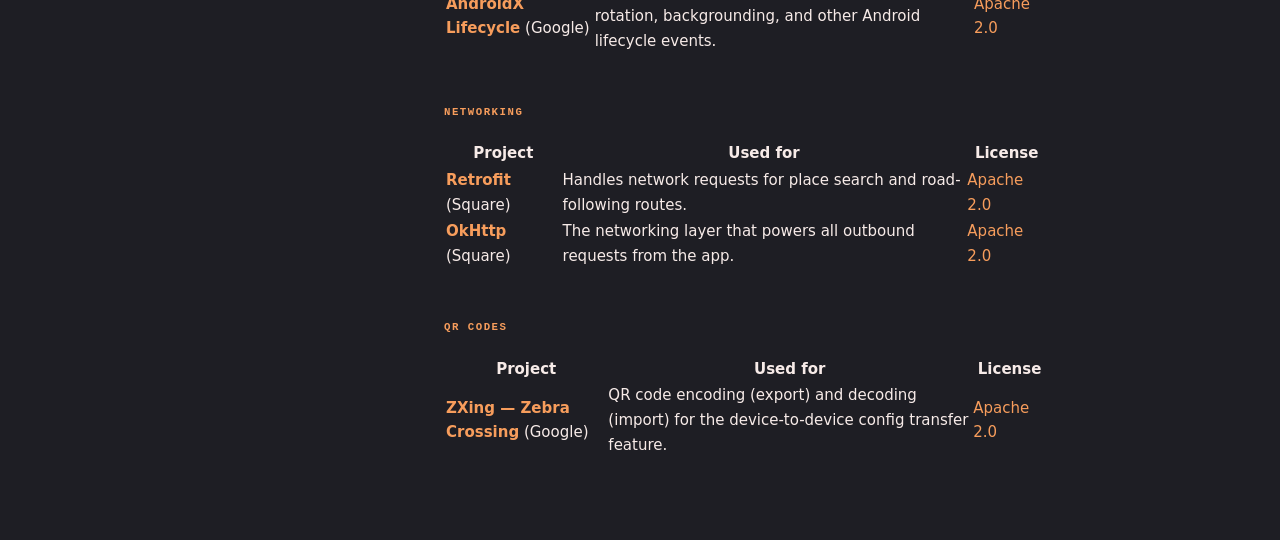
==== commit 0d839e1c: "docs(wiki): add heading anchors to all pages Add id= attributes to all h2 and h3 headings across all" ====
--- a/docs/wiki/acknowledgements.html
+++ b/docs/wiki/acknowledgements.html
@@ -12,14 +12,14 @@
 <div class="layout">
 
   <main>
-    <h2>Acknowledgements</h2>
+    <h2 id="acknowledgements">Acknowledgements</h2>
     <p>
       locationjoystick is built on the shoulders of many excellent open-source projects.
       Every library and data source listed here is used directly in the production app.
       Thank you to every contributor behind them.
     </p>
 
-    <h2>Map &amp; location data</h2>
+    <h2 id="map-location-data">Map &amp; location data</h2>
     <table class="option-table">
       <thead><tr><th>Project</th><th>Used for</th><th>License</th></tr></thead>
       <tbody>
@@ -46,7 +46,7 @@
       </tbody>
     </table>
 
-    <h2>Language &amp; async</h2>
+    <h2 id="language-async">Language &amp; async</h2>
     <table class="option-table">
       <thead><tr><th>Project</th><th>Used for</th><th>License</th></tr></thead>
       <tbody>
@@ -68,7 +68,7 @@
       </tbody>
     </table>
 
-    <h2>UI &amp; design</h2>
+    <h2 id="ui-design">UI &amp; design</h2>
     <table class="option-table">
       <thead><tr><th>Project</th><th>Used for</th><th>License</th></tr></thead>
       <tbody>
@@ -95,7 +95,7 @@
       </tbody>
     </table>
 
-    <h2>Architecture &amp; storage</h2>
+    <h2 id="architecture-storage">Architecture &amp; storage</h2>
     <table class="option-table">
       <thead><tr><th>Project</th><th>Used for</th><th>License</th></tr></thead>
       <tbody>
@@ -122,7 +122,7 @@
       </tbody>
     </table>
 
-    <h2>Networking</h2>
+    <h2 id="networking">Networking</h2>
     <table class="option-table">
       <thead><tr><th>Project</th><th>Used for</th><th>License</th></tr></thead>
       <tbody>
@@ -139,7 +139,7 @@
       </tbody>
     </table>
 
-    <h2>QR codes</h2>
+    <h2 id="qr-codes">QR codes</h2>
     <table class="option-table">
       <thead><tr><th>Project</th><th>Used for</th><th>License</th></tr></thead>
       <tbody>
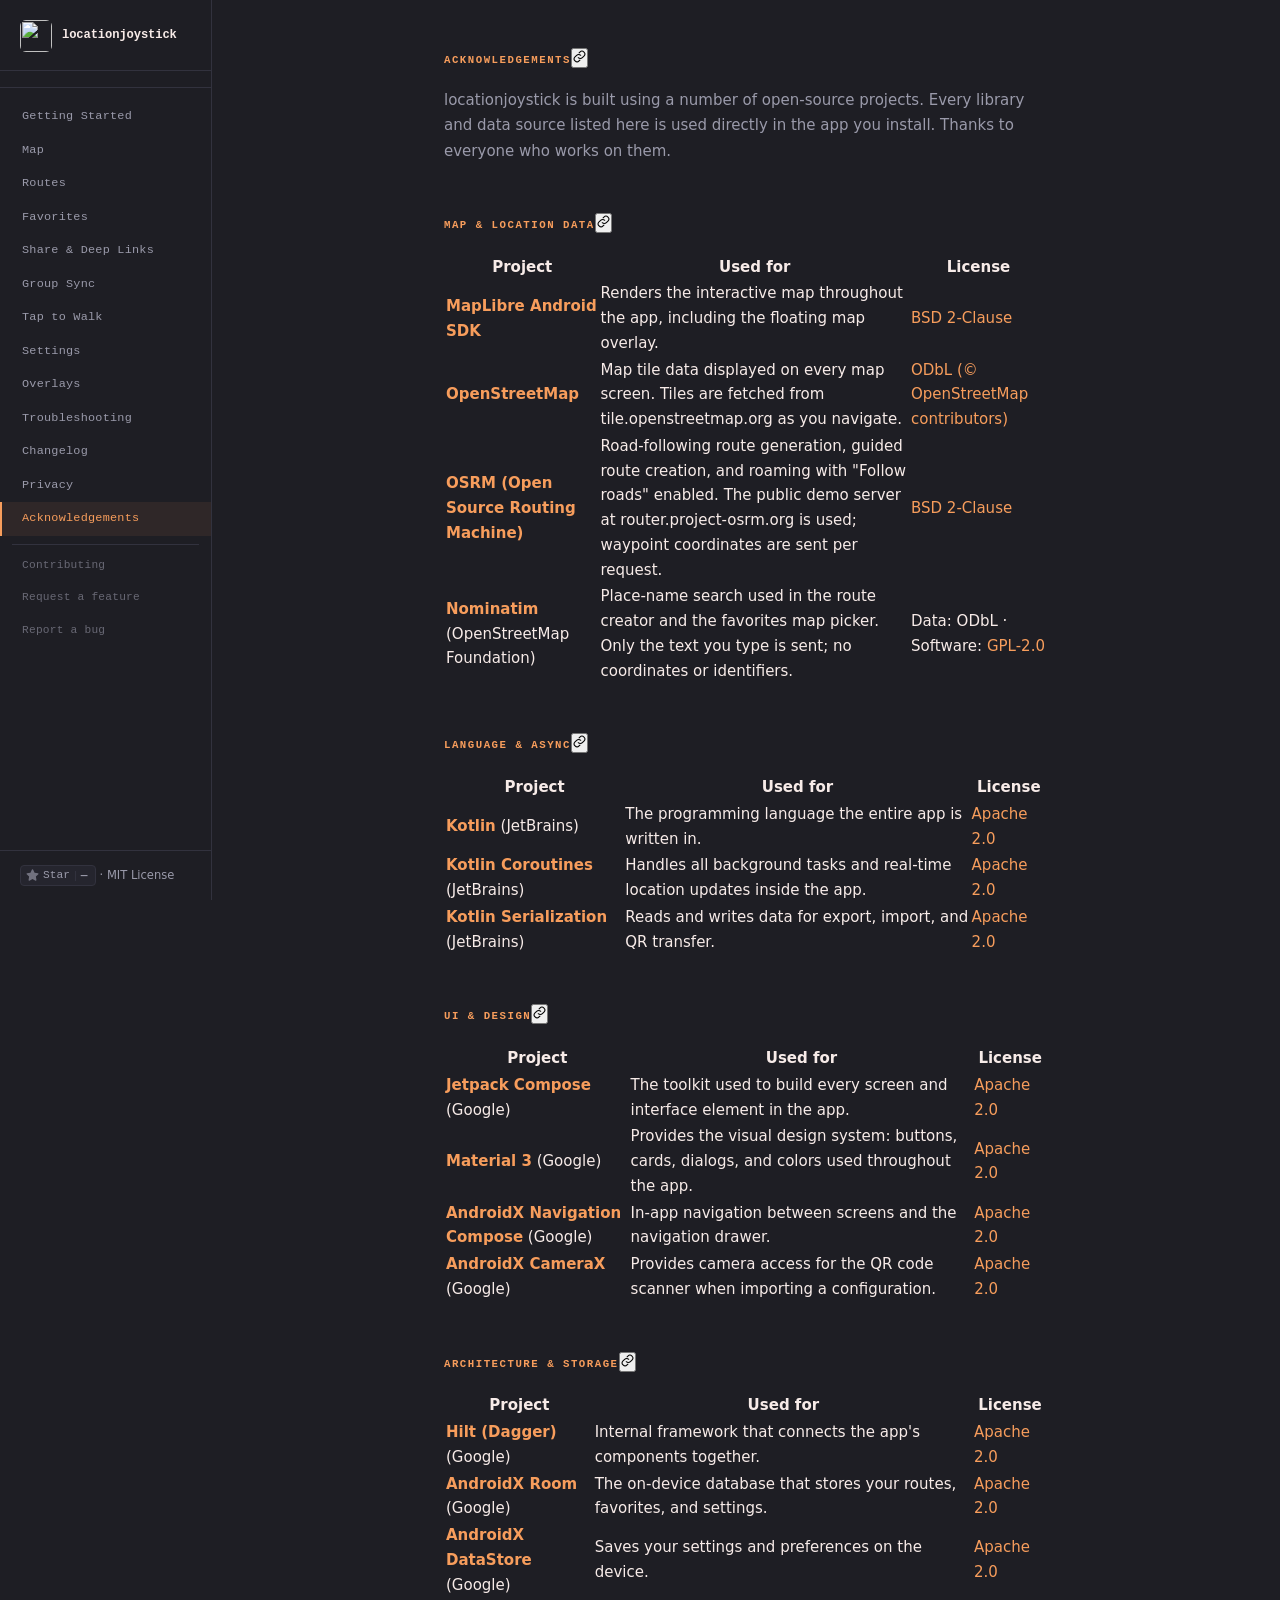
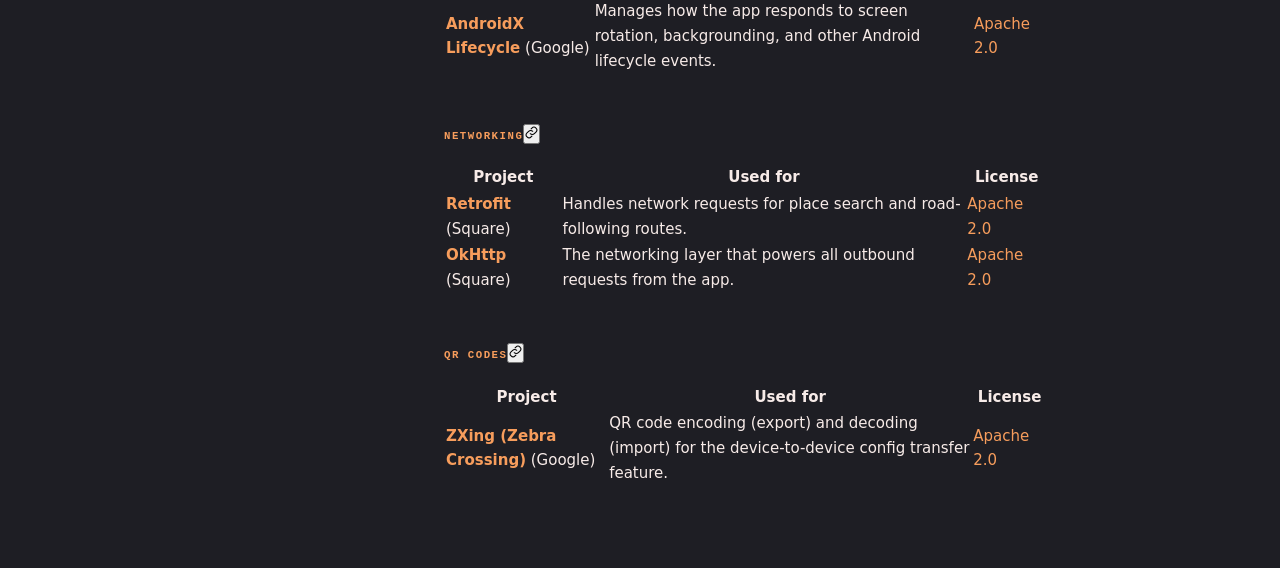
==== commit 78b05d5a: "chore: rewrite doc content" ====
--- a/docs/wiki/acknowledgements.html
+++ b/docs/wiki/acknowledgements.html
@@ -3,7 +3,7 @@
 <head>
   <meta charset="UTF-8">
   <meta name="viewport" content="width=device-width, initial-scale=1.0">
-  <title>Acknowledgements — locationjoystick</title>
+  <title>Acknowledgements: locationjoystick</title>
   <link rel="icon" href="icon.png" type="image/png">
   <link rel="stylesheet" href="style.css">
   <link rel="stylesheet" href="https://cdn.jsdelivr.net/npm/@docsearch/css@4">
@@ -14,12 +14,13 @@
   <main>
     <h2 id="acknowledgements">Acknowledgements</h2>
     <p>
-      locationjoystick is built on the shoulders of many excellent open-source projects.
-      Every library and data source listed here is used directly in the production app.
-      Thank you to every contributor behind them.
+      locationjoystick is built using a number of open-source projects.
+      Every library and data source listed here is used directly in the app you install.
+      Thanks to everyone who works on them.
     </p>
 
     <h2 id="map-location-data">Map &amp; location data</h2>
+    <div class="table-wrap">
     <table class="option-table">
       <thead><tr><th>Project</th><th>Used for</th><th>License</th></tr></thead>
       <tbody>
@@ -34,19 +35,21 @@
           <td><a href="https://opendatacommons.org/licenses/odbl/" target="_blank" rel="noopener">ODbL (© OpenStreetMap contributors)</a></td>
         </tr>
         <tr>
-          <td><strong><a href="https://project-osrm.org" target="_blank" rel="noopener">OSRM — Open Source Routing Machine</a></strong></td>
+          <td><strong><a href="https://project-osrm.org" target="_blank" rel="noopener">OSRM (Open Source Routing Machine)</a></strong></td>
           <td>Road-following route generation, guided route creation, and roaming with "Follow roads" enabled. The public demo server at router.project-osrm.org is used; waypoint coordinates are sent per request.</td>
           <td><a href="https://github.com/Project-OSRM/osrm-backend/blob/master/LICENSE" target="_blank" rel="noopener">BSD 2-Clause</a></td>
         </tr>
         <tr>
           <td><strong><a href="https://nominatim.openstreetmap.org" target="_blank" rel="noopener">Nominatim</a></strong> (OpenStreetMap Foundation)</td>
-          <td>Place-name search used in the route creator and the favorites map picker. Only the text you type is sent — no coordinates or identifiers.</td>
+          <td>Place-name search used in the route creator and the favorites map picker. Only the text you type is sent; no coordinates or identifiers.</td>
           <td>Data: ODbL · Software: <a href="https://github.com/osm-search/Nominatim/blob/master/COPYING" target="_blank" rel="noopener">GPL-2.0</a></td>
         </tr>
       </tbody>
     </table>
+    </div>
 
     <h2 id="language-async">Language &amp; async</h2>
+    <div class="table-wrap">
     <table class="option-table">
       <thead><tr><th>Project</th><th>Used for</th><th>License</th></tr></thead>
       <tbody>
@@ -67,8 +70,10 @@
         </tr>
       </tbody>
     </table>
+    </div>
 
     <h2 id="ui-design">UI &amp; design</h2>
+    <div class="table-wrap">
     <table class="option-table">
       <thead><tr><th>Project</th><th>Used for</th><th>License</th></tr></thead>
       <tbody>
@@ -79,7 +84,7 @@
         </tr>
         <tr>
           <td><strong><a href="https://m3.material.io" target="_blank" rel="noopener">Material 3</a></strong> (Google)</td>
-          <td>Provides the visual design system — buttons, cards, dialogs, and colors used throughout the app.</td>
+          <td>Provides the visual design system: buttons, cards, dialogs, and colors used throughout the app.</td>
           <td><a href="https://github.com/material-components/material-components-android/blob/master/LICENSE" target="_blank" rel="noopener">Apache 2.0</a></td>
         </tr>
         <tr>
@@ -94,8 +99,10 @@
         </tr>
       </tbody>
     </table>
+    </div>
 
     <h2 id="architecture-storage">Architecture &amp; storage</h2>
+    <div class="table-wrap">
     <table class="option-table">
       <thead><tr><th>Project</th><th>Used for</th><th>License</th></tr></thead>
       <tbody>
@@ -121,8 +128,10 @@
         </tr>
       </tbody>
     </table>
+    </div>
 
     <h2 id="networking">Networking</h2>
+    <div class="table-wrap">
     <table class="option-table">
       <thead><tr><th>Project</th><th>Used for</th><th>License</th></tr></thead>
       <tbody>
@@ -138,18 +147,21 @@
         </tr>
       </tbody>
     </table>
+    </div>
 
     <h2 id="qr-codes">QR codes</h2>
+    <div class="table-wrap">
     <table class="option-table">
       <thead><tr><th>Project</th><th>Used for</th><th>License</th></tr></thead>
       <tbody>
         <tr>
-          <td><strong><a href="https://github.com/zxing/zxing" target="_blank" rel="noopener">ZXing — Zebra Crossing</a></strong> (Google)</td>
+          <td><strong><a href="https://github.com/zxing/zxing" target="_blank" rel="noopener">ZXing (Zebra Crossing)</a></strong> (Google)</td>
           <td>QR code encoding (export) and decoding (import) for the device-to-device config transfer feature.</td>
           <td><a href="https://github.com/zxing/zxing/blob/master/LICENSE" target="_blank" rel="noopener">Apache 2.0</a></td>
         </tr>
       </tbody>
     </table>
+    </div>
 
 
   </main>
